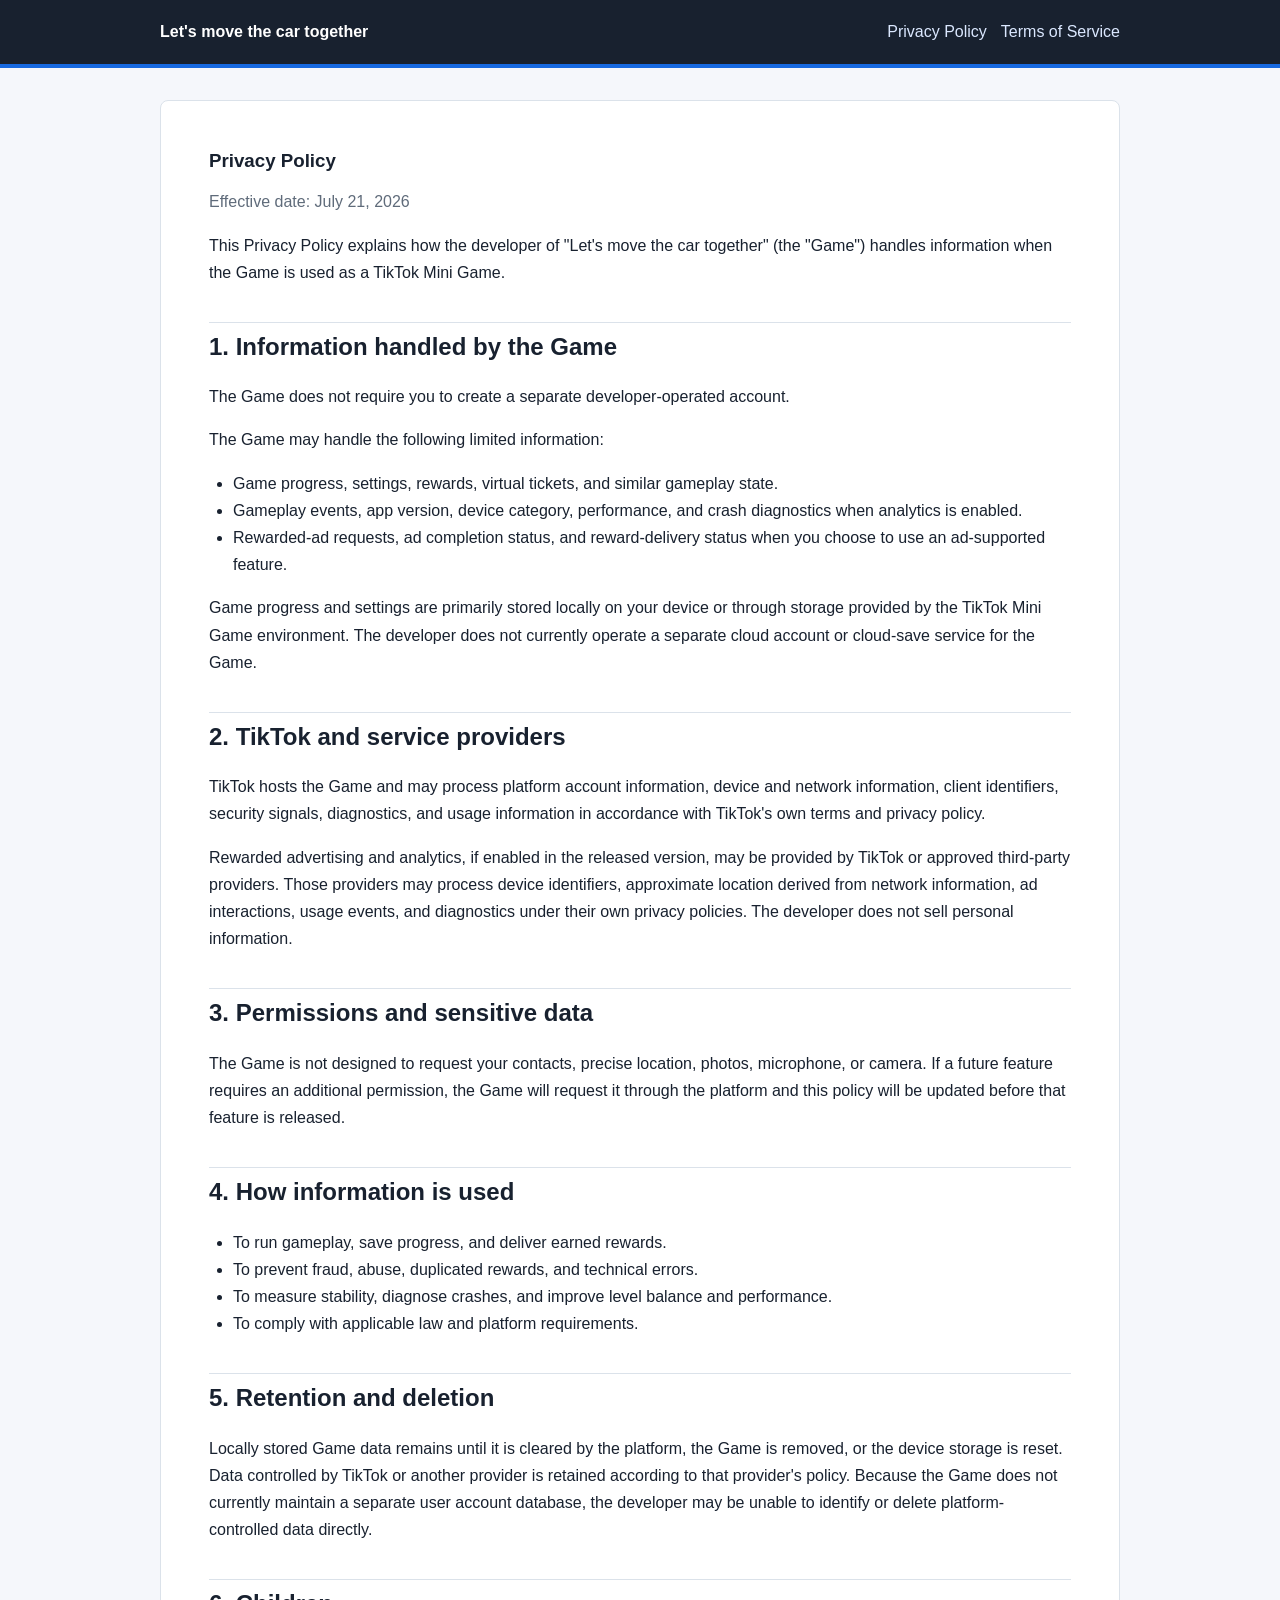
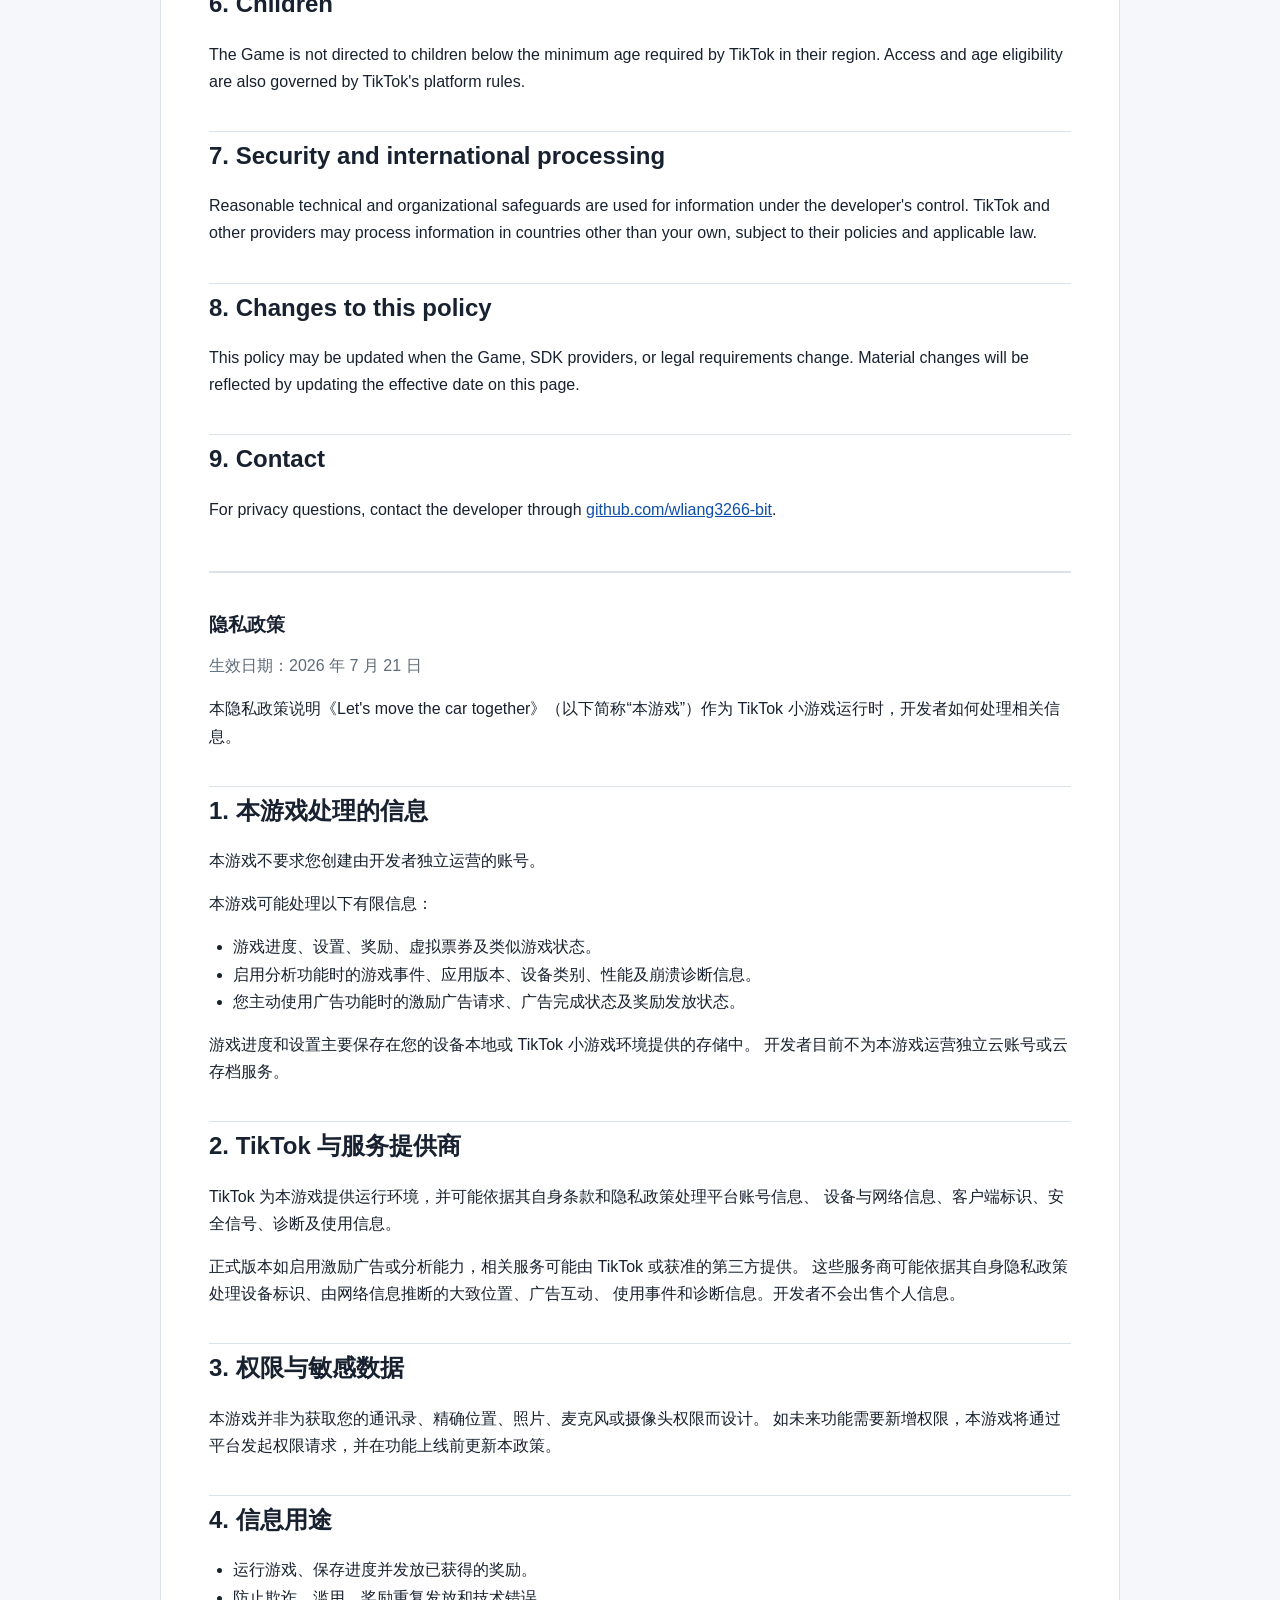
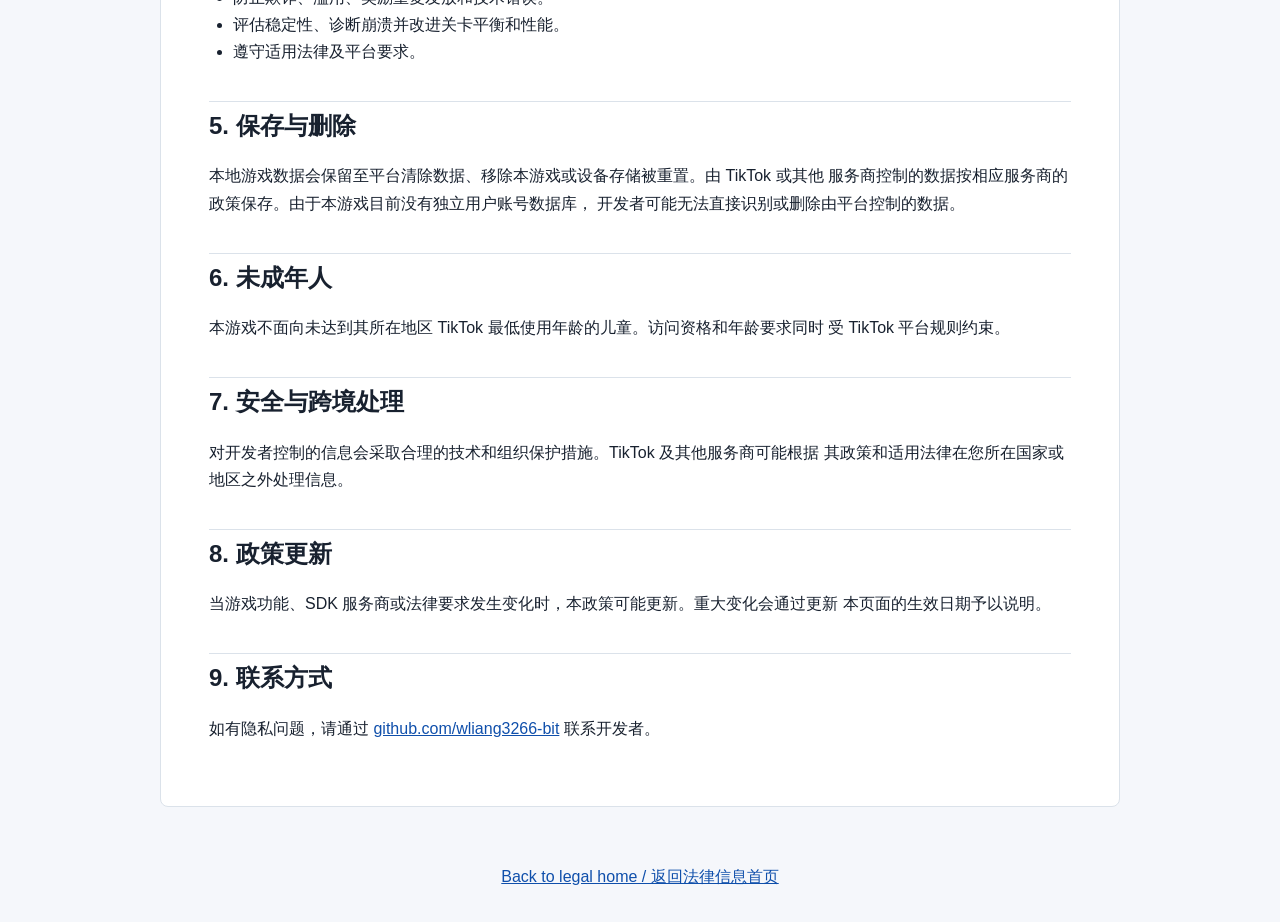
==== privacy.html @ 343a22c9 "Add privacy policy for 'Let's move the car together' This file contains the privacy policy for the g" ====
<!doctype html>
<html lang="en">
<head>
  <meta charset="utf-8">
  <meta name="viewport" content="width=device-width, initial-scale=1">
  <meta name="description" content="Privacy Policy for Let's move the car together.">
  <title>Privacy Policy - Let's move the car together</title>
  <link rel="stylesheet" href="styles.css">
</head>
<body>
  <header>
    <nav aria-label="Primary navigation">
      <a class="brand" href="index.html">Let's move the car together</a>
      <div class="nav-links">
        <a href="privacy.html">Privacy Policy</a>
        <a href="terms.html">Terms of Service</a>
      </div>
    </nav>
  </header>

  <main>
    <article class="document">
      <section class="language-block" lang="en">
        <h1>Privacy Policy</h1>
        <p class="meta">Effective date: July 21, 2026</p>

        <p>
          This Privacy Policy explains how the developer of "Let's move the car together"
          (the "Game") handles information when the Game is used as a TikTok Mini Game.
        </p>

        <h2>1. Information handled by the Game</h2>
        <p>The Game does not require you to create a separate developer-operated account.</p>
        <p>The Game may handle the following limited information:</p>
        <ul>
          <li>Game progress, settings, rewards, virtual tickets, and similar gameplay state.</li>
          <li>Gameplay events, app version, device category, performance, and crash diagnostics when analytics is enabled.</li>
          <li>Rewarded-ad requests, ad completion status, and reward-delivery status when you choose to use an ad-supported feature.</li>
        </ul>
        <p>
          Game progress and settings are primarily stored locally on your device or through storage
          provided by the TikTok Mini Game environment. The developer does not currently operate a
          separate cloud account or cloud-save service for the Game.
        </p>

        <h2>2. TikTok and service providers</h2>
        <p>
          TikTok hosts the Game and may process platform account information, device and network
          information, client identifiers, security signals, diagnostics, and usage information in
          accordance with TikTok's own terms and privacy policy.
        </p>
        <p>
          Rewarded advertising and analytics, if enabled in the released version, may be provided by
          TikTok or approved third-party providers. Those providers may process device identifiers,
          approximate location derived from network information, ad interactions, usage events, and
          diagnostics under their own privacy policies. The developer does not sell personal information.
        </p>

        <h2>3. Permissions and sensitive data</h2>
        <p>
          The Game is not designed to request your contacts, precise location, photos, microphone,
          or camera. If a future feature requires an additional permission, the Game will request it
          through the platform and this policy will be updated before that feature is released.
        </p>

        <h2>4. How information is used</h2>
        <ul>
          <li>To run gameplay, save progress, and deliver earned rewards.</li>
          <li>To prevent fraud, abuse, duplicated rewards, and technical errors.</li>
          <li>To measure stability, diagnose crashes, and improve level balance and performance.</li>
          <li>To comply with applicable law and platform requirements.</li>
        </ul>

        <h2>5. Retention and deletion</h2>
        <p>
          Locally stored Game data remains until it is cleared by the platform, the Game is removed,
          or the device storage is reset. Data controlled by TikTok or another provider is retained
          according to that provider's policy. Because the Game does not currently maintain a separate
          user account database, the developer may be unable to identify or delete platform-controlled
          data directly.
        </p>

        <h2>6. Children</h2>
        <p>
          The Game is not directed to children below the minimum age required by TikTok in their region.
          Access and age eligibility are also governed by TikTok's platform rules.
        </p>

        <h2>7. Security and international processing</h2>
        <p>
          Reasonable technical and organizational safeguards are used for information under the
          developer's control. TikTok and other providers may process information in countries other
          than your own, subject to their policies and applicable law.
        </p>

        <h2>8. Changes to this policy</h2>
        <p>
          This policy may be updated when the Game, SDK providers, or legal requirements change.
          Material changes will be reflected by updating the effective date on this page.
        </p>

        <h2>9. Contact</h2>
        <p>
          For privacy questions, contact the developer through
          <a href="https://github.com/wliang3266-bit">github.com/wliang3266-bit</a>.
        </p>
      </section>

      <section class="language-block" lang="zh-CN">
        <h1>隐私政策</h1>
        <p class="meta">生效日期：2026 年 7 月 21 日</p>

        <p>
          本隐私政策说明《Let's move the car together》（以下简称“本游戏”）作为 TikTok
          小游戏运行时，开发者如何处理相关信息。
        </p>

        <h2>1. 本游戏处理的信息</h2>
        <p>本游戏不要求您创建由开发者独立运营的账号。</p>
        <p>本游戏可能处理以下有限信息：</p>
        <ul>
          <li>游戏进度、设置、奖励、虚拟票券及类似游戏状态。</li>
          <li>启用分析功能时的游戏事件、应用版本、设备类别、性能及崩溃诊断信息。</li>
          <li>您主动使用广告功能时的激励广告请求、广告完成状态及奖励发放状态。</li>
        </ul>
        <p>
          游戏进度和设置主要保存在您的设备本地或 TikTok 小游戏环境提供的存储中。
          开发者目前不为本游戏运营独立云账号或云存档服务。
        </p>

        <h2>2. TikTok 与服务提供商</h2>
        <p>
          TikTok 为本游戏提供运行环境，并可能依据其自身条款和隐私政策处理平台账号信息、
          设备与网络信息、客户端标识、安全信号、诊断及使用信息。
        </p>
        <p>
          正式版本如启用激励广告或分析能力，相关服务可能由 TikTok 或获准的第三方提供。
          这些服务商可能依据其自身隐私政策处理设备标识、由网络信息推断的大致位置、广告互动、
          使用事件和诊断信息。开发者不会出售个人信息。
        </p>

        <h2>3. 权限与敏感数据</h2>
        <p>
          本游戏并非为获取您的通讯录、精确位置、照片、麦克风或摄像头权限而设计。
          如未来功能需要新增权限，本游戏将通过平台发起权限请求，并在功能上线前更新本政策。
        </p>

        <h2>4. 信息用途</h2>
        <ul>
          <li>运行游戏、保存进度并发放已获得的奖励。</li>
          <li>防止欺诈、滥用、奖励重复发放和技术错误。</li>
          <li>评估稳定性、诊断崩溃并改进关卡平衡和性能。</li>
          <li>遵守适用法律及平台要求。</li>
        </ul>

        <h2>5. 保存与删除</h2>
        <p>
          本地游戏数据会保留至平台清除数据、移除本游戏或设备存储被重置。由 TikTok 或其他
          服务商控制的数据按相应服务商的政策保存。由于本游戏目前没有独立用户账号数据库，
          开发者可能无法直接识别或删除由平台控制的数据。
        </p>

        <h2>6. 未成年人</h2>
        <p>
          本游戏不面向未达到其所在地区 TikTok 最低使用年龄的儿童。访问资格和年龄要求同时
          受 TikTok 平台规则约束。
        </p>

        <h2>7. 安全与跨境处理</h2>
        <p>
          对开发者控制的信息会采取合理的技术和组织保护措施。TikTok 及其他服务商可能根据
          其政策和适用法律在您所在国家或地区之外处理信息。
        </p>

        <h2>8. 政策更新</h2>
        <p>
          当游戏功能、SDK 服务商或法律要求发生变化时，本政策可能更新。重大变化会通过更新
          本页面的生效日期予以说明。
        </p>

        <h2>9. 联系方式</h2>
        <p>
          如有隐私问题，请通过
          <a href="https://github.com/wliang3266-bit">github.com/wliang3266-bit</a>
          联系开发者。
        </p>
      </section>
    </article>
  </main>

  <footer><a href="index.html">Back to legal home / 返回法律信息首页</a></footer>
</body>
</html>
---- styles.css ----
:root {
  color-scheme: light;
  --bg: #f5f7fb;
  --surface: #ffffff;
  --text: #18212f;
  --muted: #5f6b7a;
  --line: #dbe2ea;
  --accent: #1769e0;
  --accent-dark: #0f4fab;
}

* { box-sizing: border-box; }
html { scroll-behavior: smooth; }

body {
  margin: 0;
  background: var(--bg);
  color: var(--text);
  font-family: Inter, "Segoe UI", "PingFang SC", "Microsoft YaHei", Arial, sans-serif;
  font-size: 16px;
  line-height: 1.7;
}

header {
  background: #18212f;
  color: #fff;
  border-bottom: 4px solid var(--accent);
}

nav {
  width: min(960px, calc(100% - 32px));
  min-height: 64px;
  margin: 0 auto;
  display: flex;
  align-items: center;
  justify-content: space-between;
  gap: 16px;
}

.brand {
  color: #fff;
  font-weight: 700;
  text-decoration: none;
}

.nav-links {
  display: flex;
  flex-wrap: wrap;
  gap: 14px;
}

.nav-links a {
  color: #dbe8ff;
  text-decoration: none;
}

.nav-links a:hover,
.nav-links a:focus {
  color: #fff;
  text-decoration: underline;
}

main {
  width: min(960px, calc(100% - 32px));
  margin: 32px auto 56px;
}

.hero,
.document {
  background: var(--surface);
  border: 1px solid var(--line);
  border-radius: 8px;
  padding: clamp(24px, 5vw, 48px);
}

.hero h1,
.document h1 {
  margin: 0 0 10px;
  line-height: 1.25;
  letter-spacing: 0;
}

.subtitle,
.meta,
.note { color: var(--muted); }

.actions {
  display: grid;
  grid-template-columns: repeat(2, minmax(0, 1fr));
  gap: 16px;
  margin-top: 28px;
}

.action {
  display: block;
  border: 1px solid var(--line);
  border-radius: 8px;
  padding: 20px;
  color: var(--text);
  text-decoration: none;
}

.action:hover,
.action:focus {
  border-color: var(--accent);
  box-shadow: 0 4px 16px rgba(23, 105, 224, 0.12);
}

.action strong { color: var(--accent-dark); }

.document h2 {
  margin-top: 36px;
  padding-top: 8px;
  border-top: 1px solid var(--line);
  line-height: 1.35;
  letter-spacing: 0;
}

.document h3 {
  margin-top: 24px;
  letter-spacing: 0;
}

.document ul { padding-left: 24px; }

.language-block + .language-block {
  margin-top: 48px;
  padding-top: 40px;
  border-top: 2px solid var(--line);
}

.notice {
  margin: 22px 0;
  border-left: 4px solid var(--accent);
  background: #edf5ff;
  padding: 14px 16px;
}

a { color: var(--accent-dark); }

footer {
  width: min(960px, calc(100% - 32px));
  margin: 0 auto 32px;
  color: var(--muted);
  text-align: center;
}

@media (max-width: 640px) {
  nav {
    align-items: flex-start;
    flex-direction: column;
    padding: 14px 0;
  }

  .actions { grid-template-columns: 1fr; }
  main { margin-top: 20px; }
}
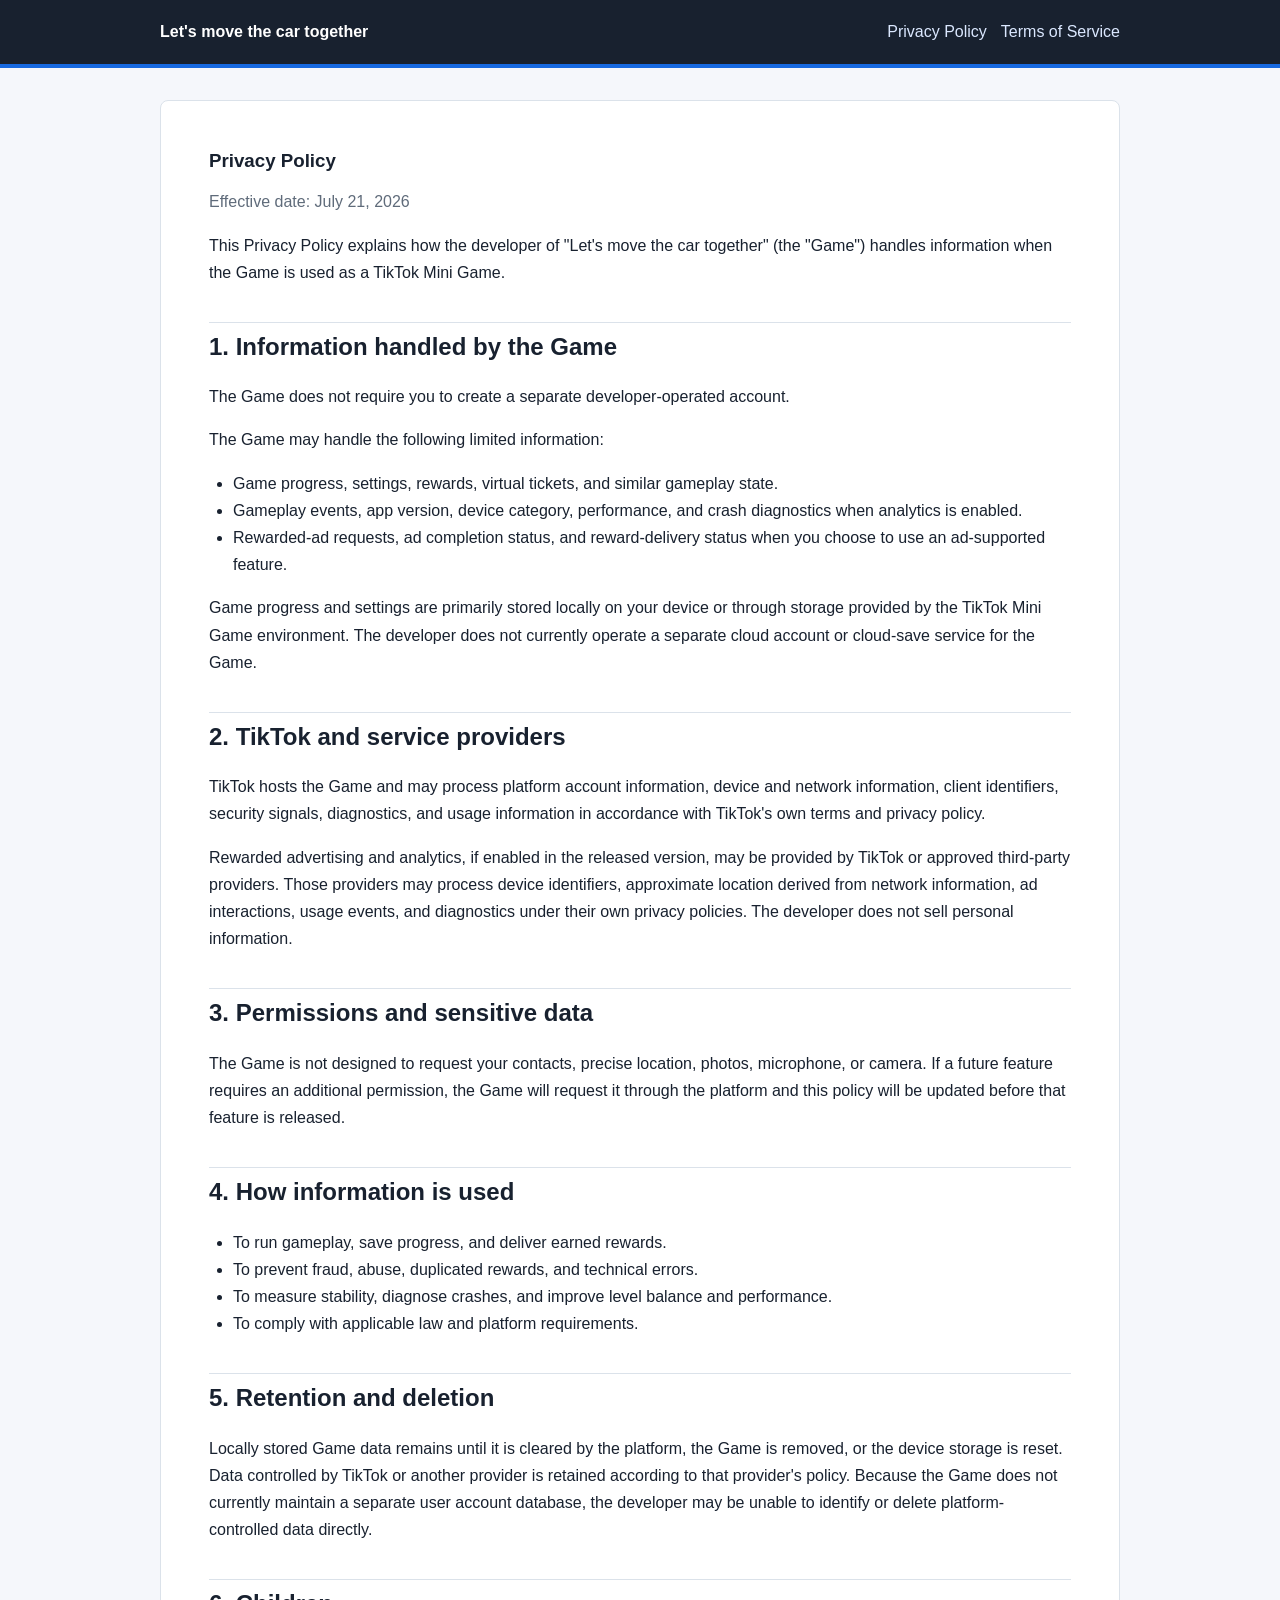
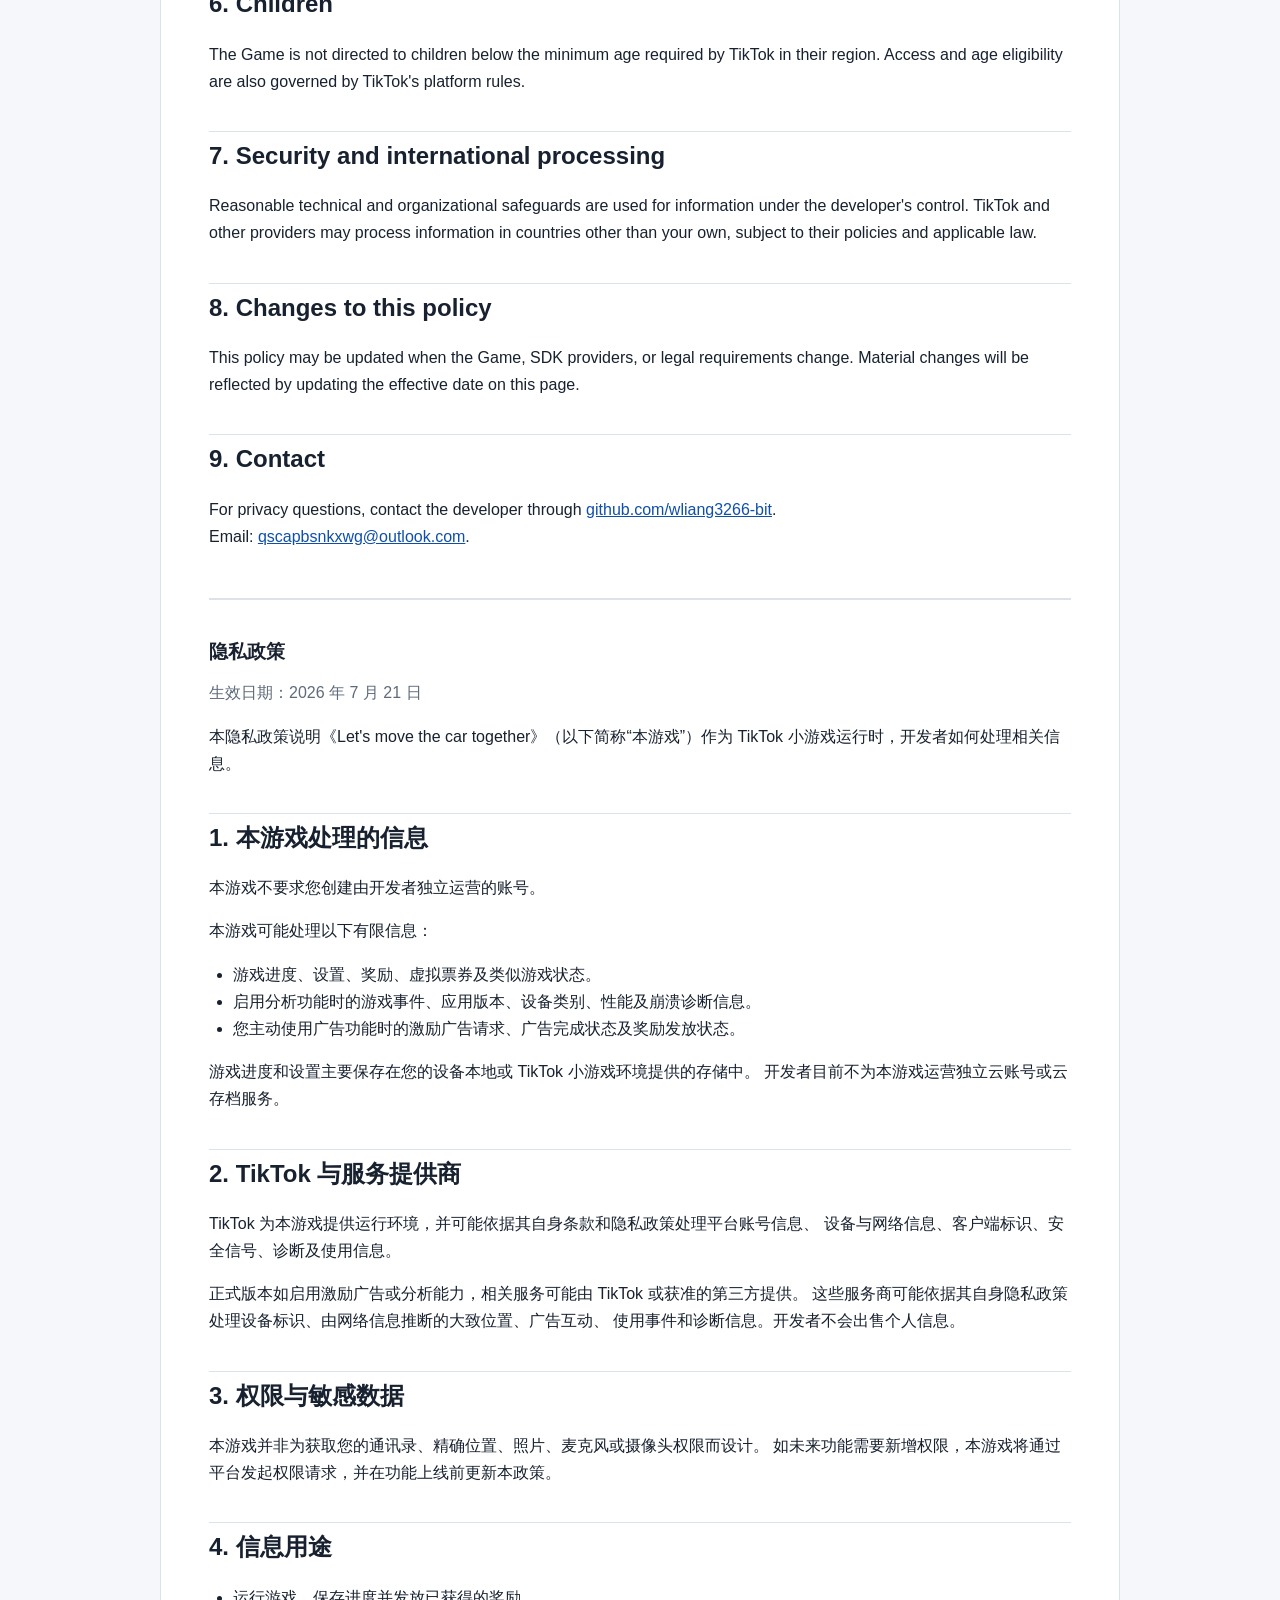
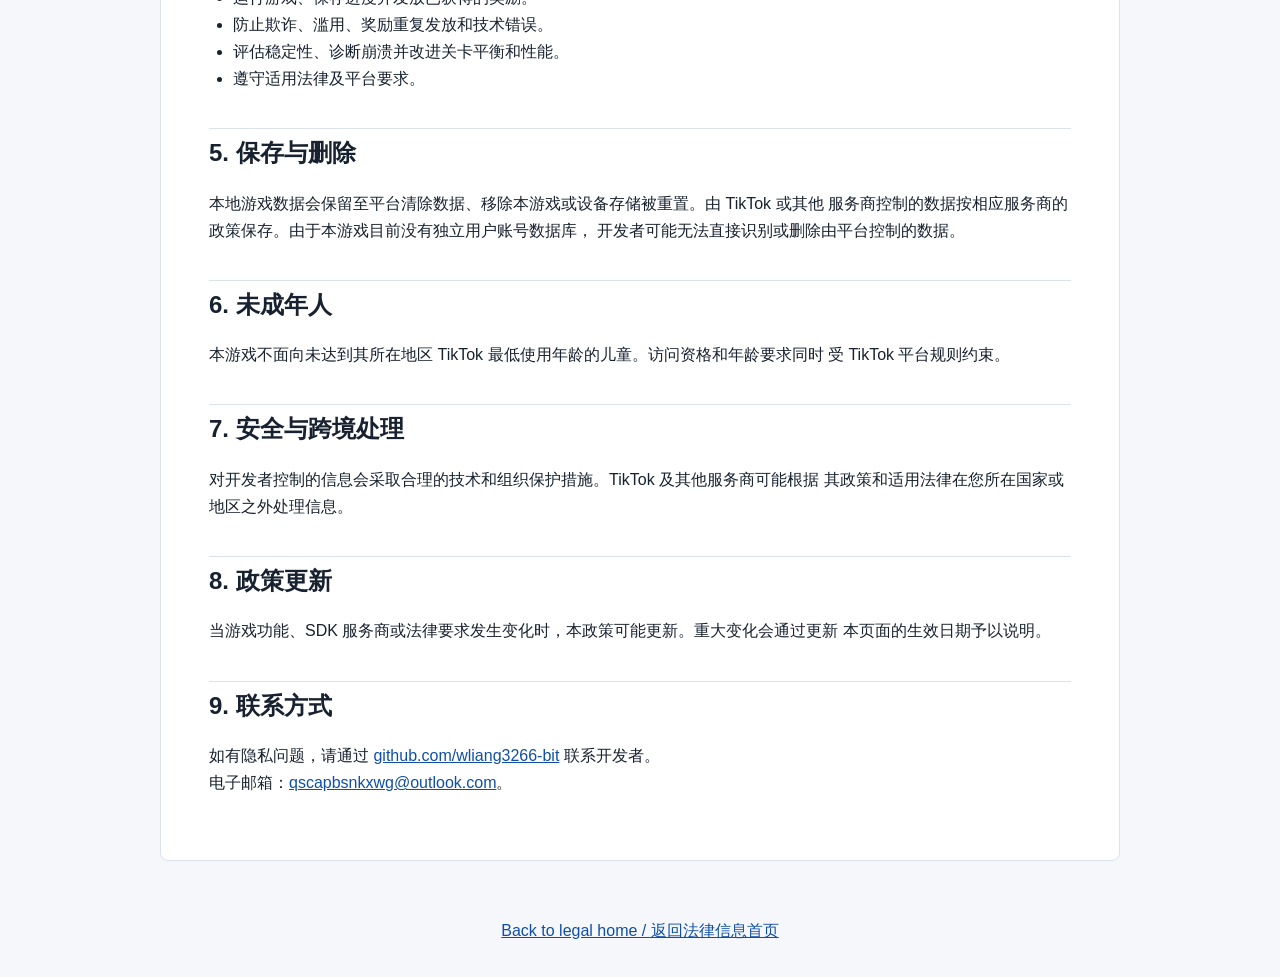
==== commit 69bbbe20: "Include email contact in privacy.html Added email contact information for privacy inquiries." ====
--- a/privacy.html
+++ b/privacy.html
@@ -102,7 +102,8 @@
         <h2>9. Contact</h2>
         <p>
           For privacy questions, contact the developer through
-          <a href="https://github.com/wliang3266-bit">github.com/wliang3266-bit</a>.
+          <a href="https://github.com/wliang3266-bit">github.com/wliang3266-bit</a>.<br>
+          Email: <a href="mailto:qscapbsnkxwg@outlook.com">qscapbsnkxwg@outlook.com</a>.
         </p>
       </section>
 
@@ -182,7 +183,8 @@
         <p>
           如有隐私问题，请通过
           <a href="https://github.com/wliang3266-bit">github.com/wliang3266-bit</a>
-          联系开发者。
+          联系开发者。<br>
+          电子邮箱：<a href="mailto:qscapbsnkxwg@outlook.com">qscapbsnkxwg@outlook.com</a>。
         </p>
       </section>
     </article>
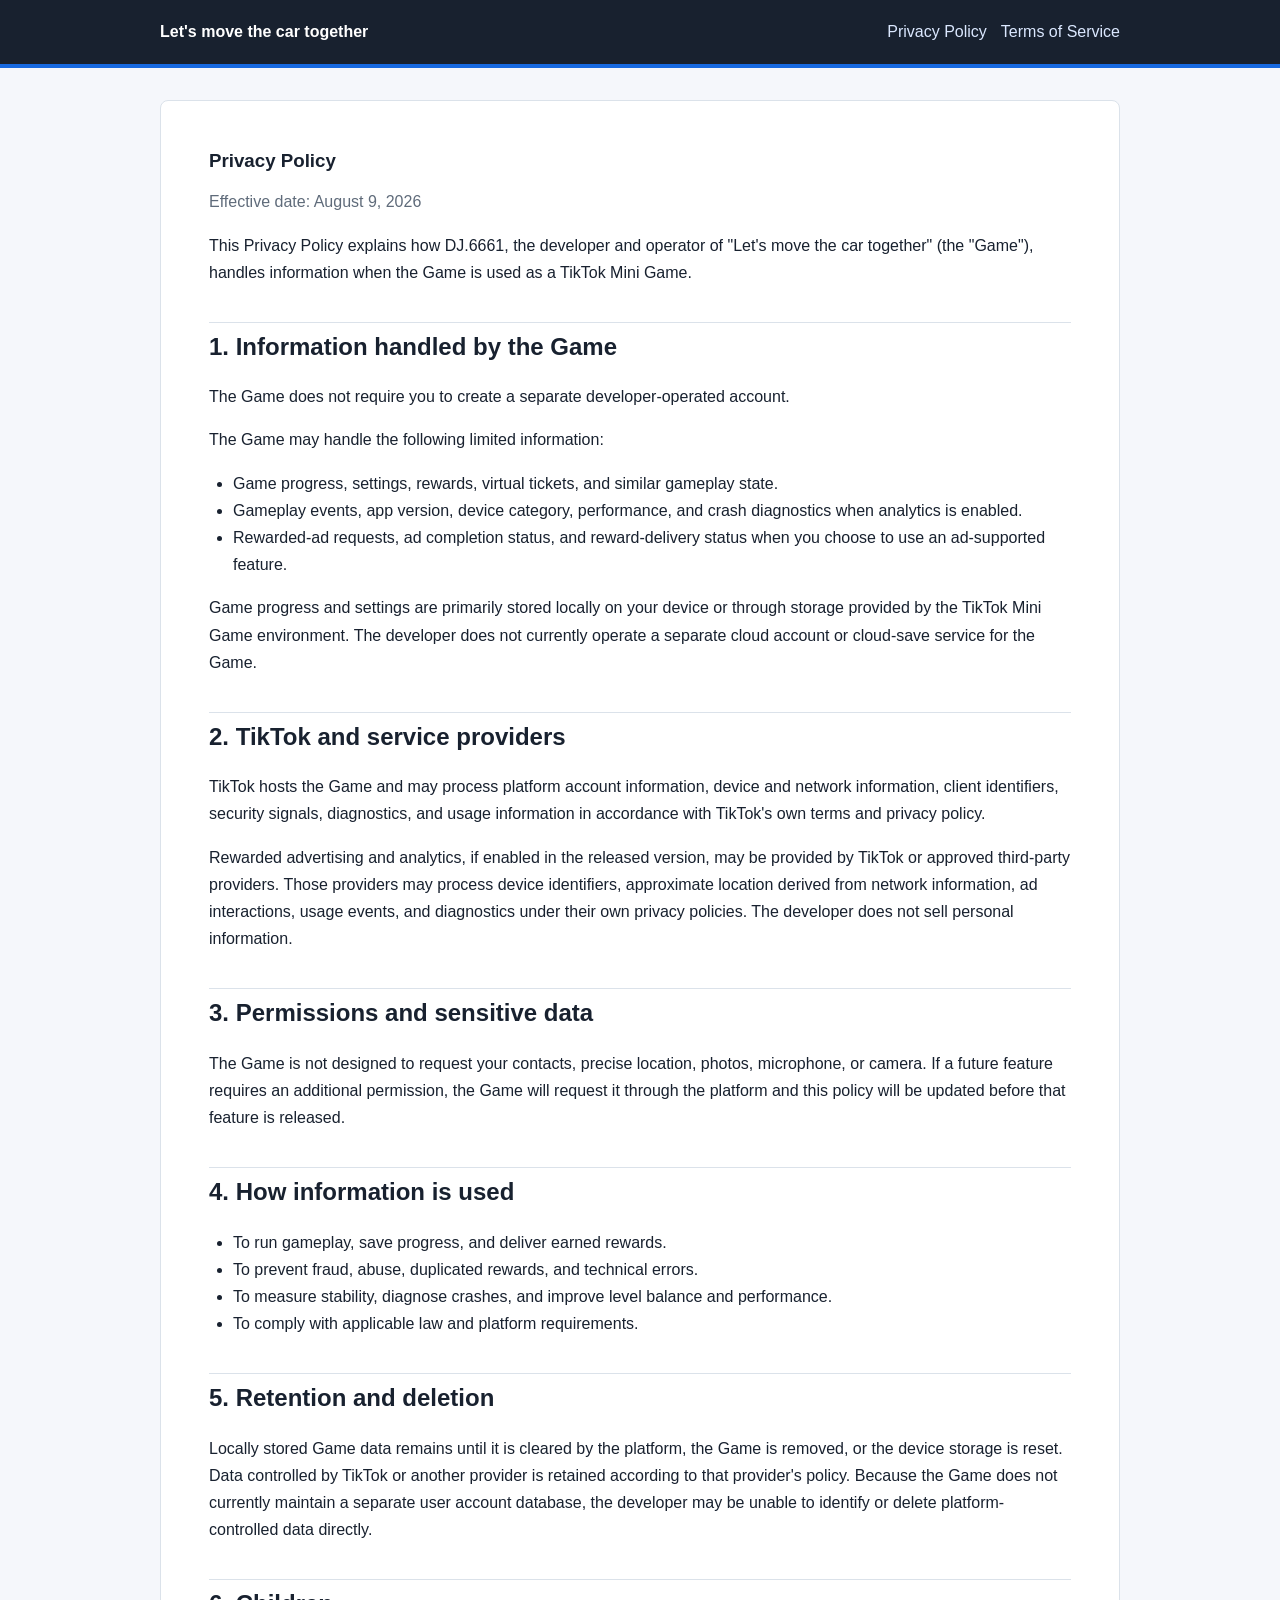
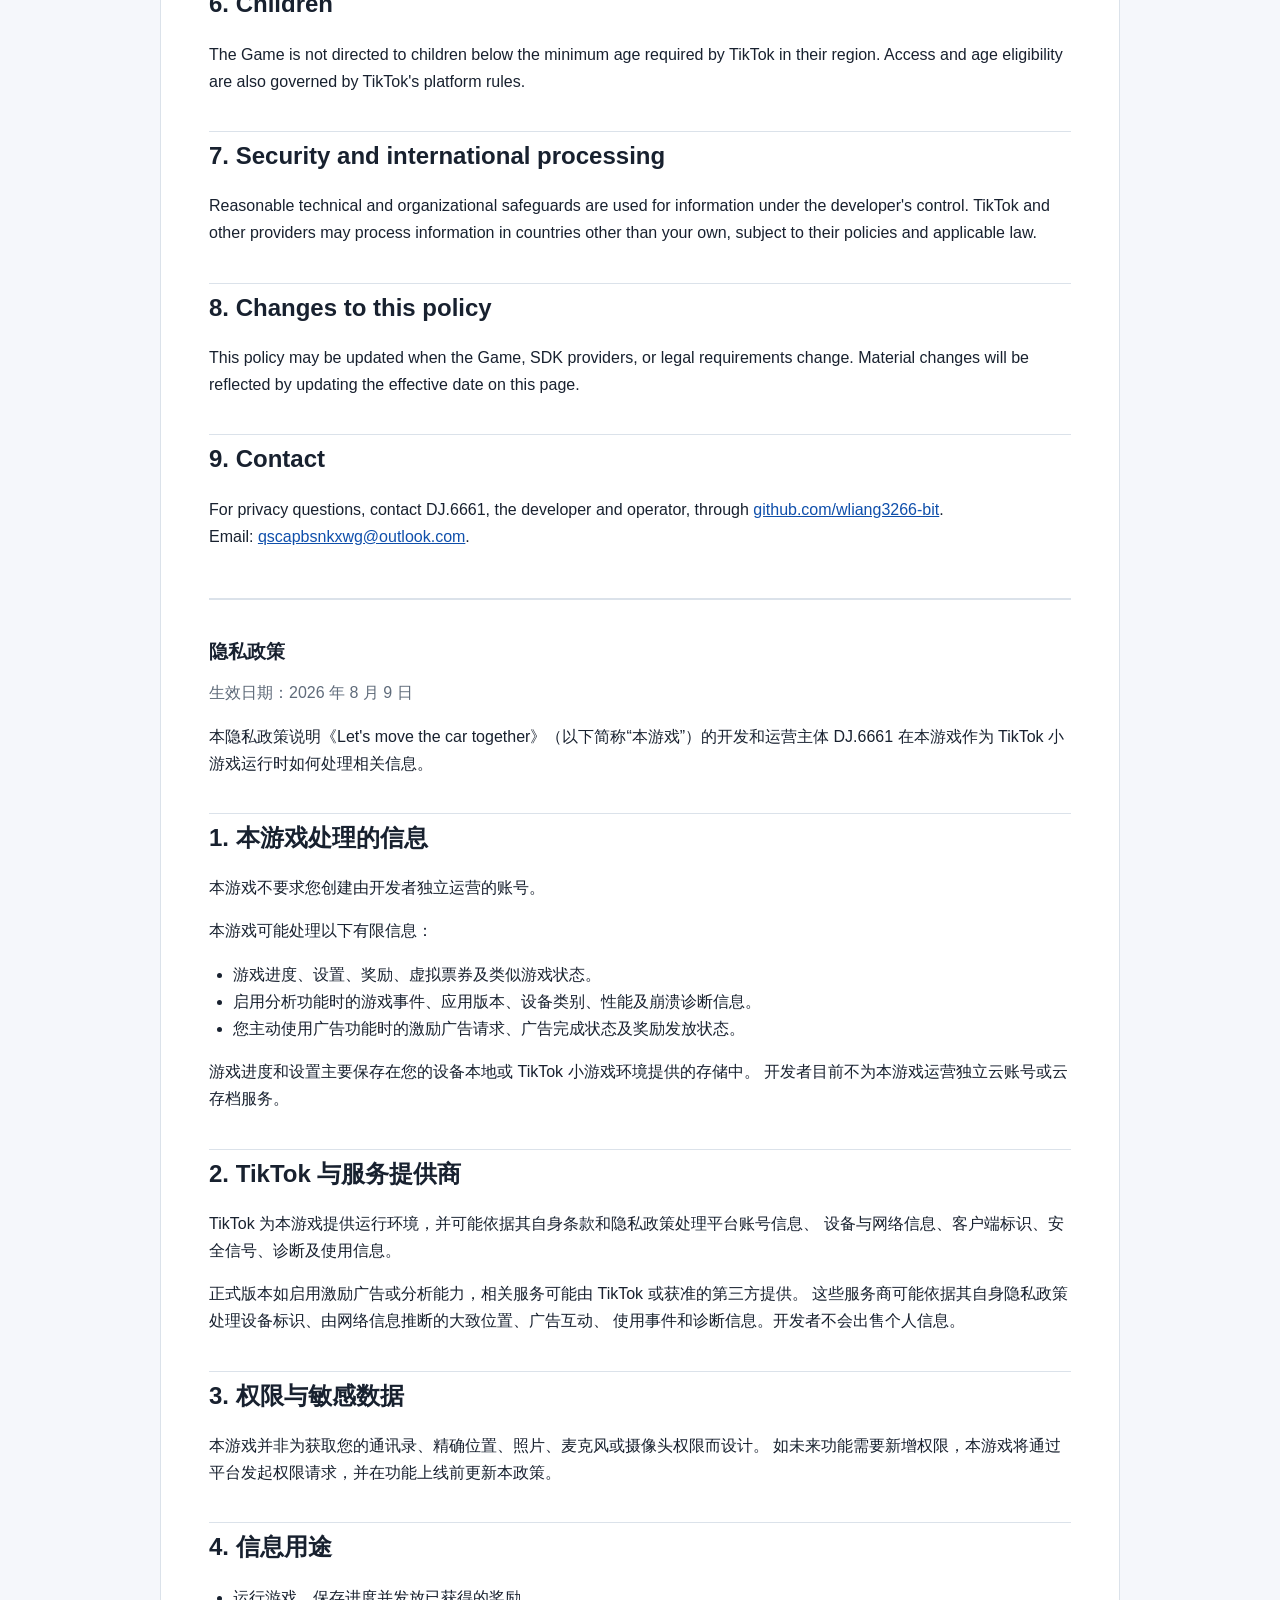
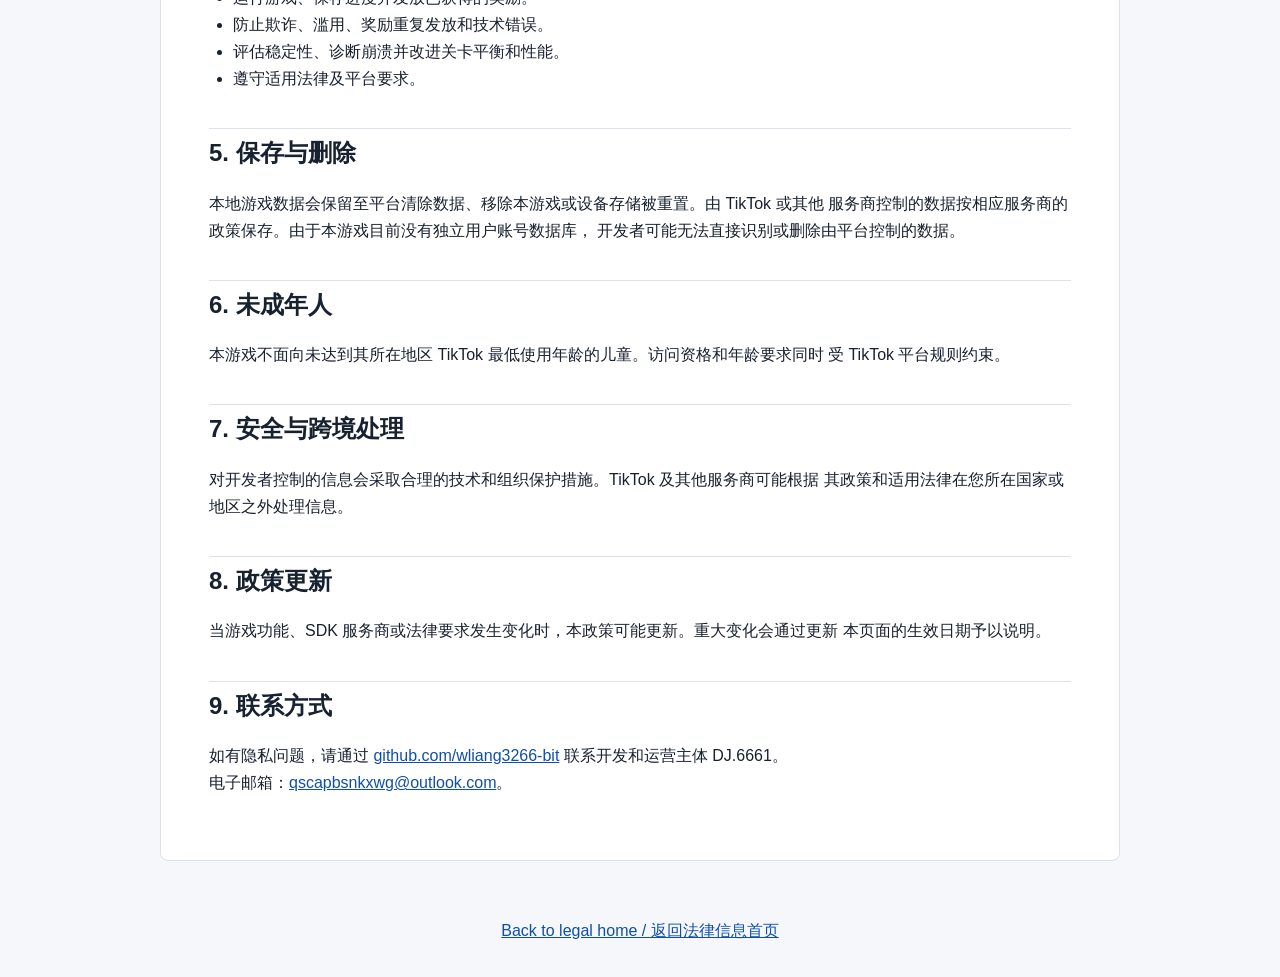
==== commit 43023483: "fix: align privacy policy entity name Align the English and Chinese Privacy Policy with the verified" ====
--- a/privacy.html
+++ b/privacy.html
@@ -22,11 +22,11 @@
     <article class="document">
       <section class="language-block" lang="en">
         <h1>Privacy Policy</h1>
-        <p class="meta">Effective date: July 21, 2026</p>
+        <p class="meta">Effective date: August 9, 2026</p>
 
         <p>
-          This Privacy Policy explains how the developer of "Let's move the car together"
-          (the "Game") handles information when the Game is used as a TikTok Mini Game.
+          This Privacy Policy explains how DJ.6661, the developer and operator of "Let's move the car together"
+          (the "Game"), handles information when the Game is used as a TikTok Mini Game.
         </p>
 
         <h2>1. Information handled by the Game</h2>
@@ -101,7 +101,7 @@
 
         <h2>9. Contact</h2>
         <p>
-          For privacy questions, contact the developer through
+          For privacy questions, contact DJ.6661, the developer and operator, through
           <a href="https://github.com/wliang3266-bit">github.com/wliang3266-bit</a>.<br>
           Email: <a href="mailto:qscapbsnkxwg@outlook.com">qscapbsnkxwg@outlook.com</a>.
         </p>
@@ -109,11 +109,11 @@
 
       <section class="language-block" lang="zh-CN">
         <h1>隐私政策</h1>
-        <p class="meta">生效日期：2026 年 7 月 21 日</p>
+        <p class="meta">生效日期：2026 年 8 月 9 日</p>
 
         <p>
-          本隐私政策说明《Let's move the car together》（以下简称“本游戏”）作为 TikTok
-          小游戏运行时，开发者如何处理相关信息。
+          本隐私政策说明《Let's move the car together》（以下简称“本游戏”）的开发和运营主体
+          DJ.6661 在本游戏作为 TikTok 小游戏运行时如何处理相关信息。
         </p>
 
         <h2>1. 本游戏处理的信息</h2>
@@ -183,7 +183,7 @@
         <p>
           如有隐私问题，请通过
           <a href="https://github.com/wliang3266-bit">github.com/wliang3266-bit</a>
-          联系开发者。<br>
+          联系开发和运营主体 DJ.6661。<br>
           电子邮箱：<a href="mailto:qscapbsnkxwg@outlook.com">qscapbsnkxwg@outlook.com</a>。
         </p>
       </section>
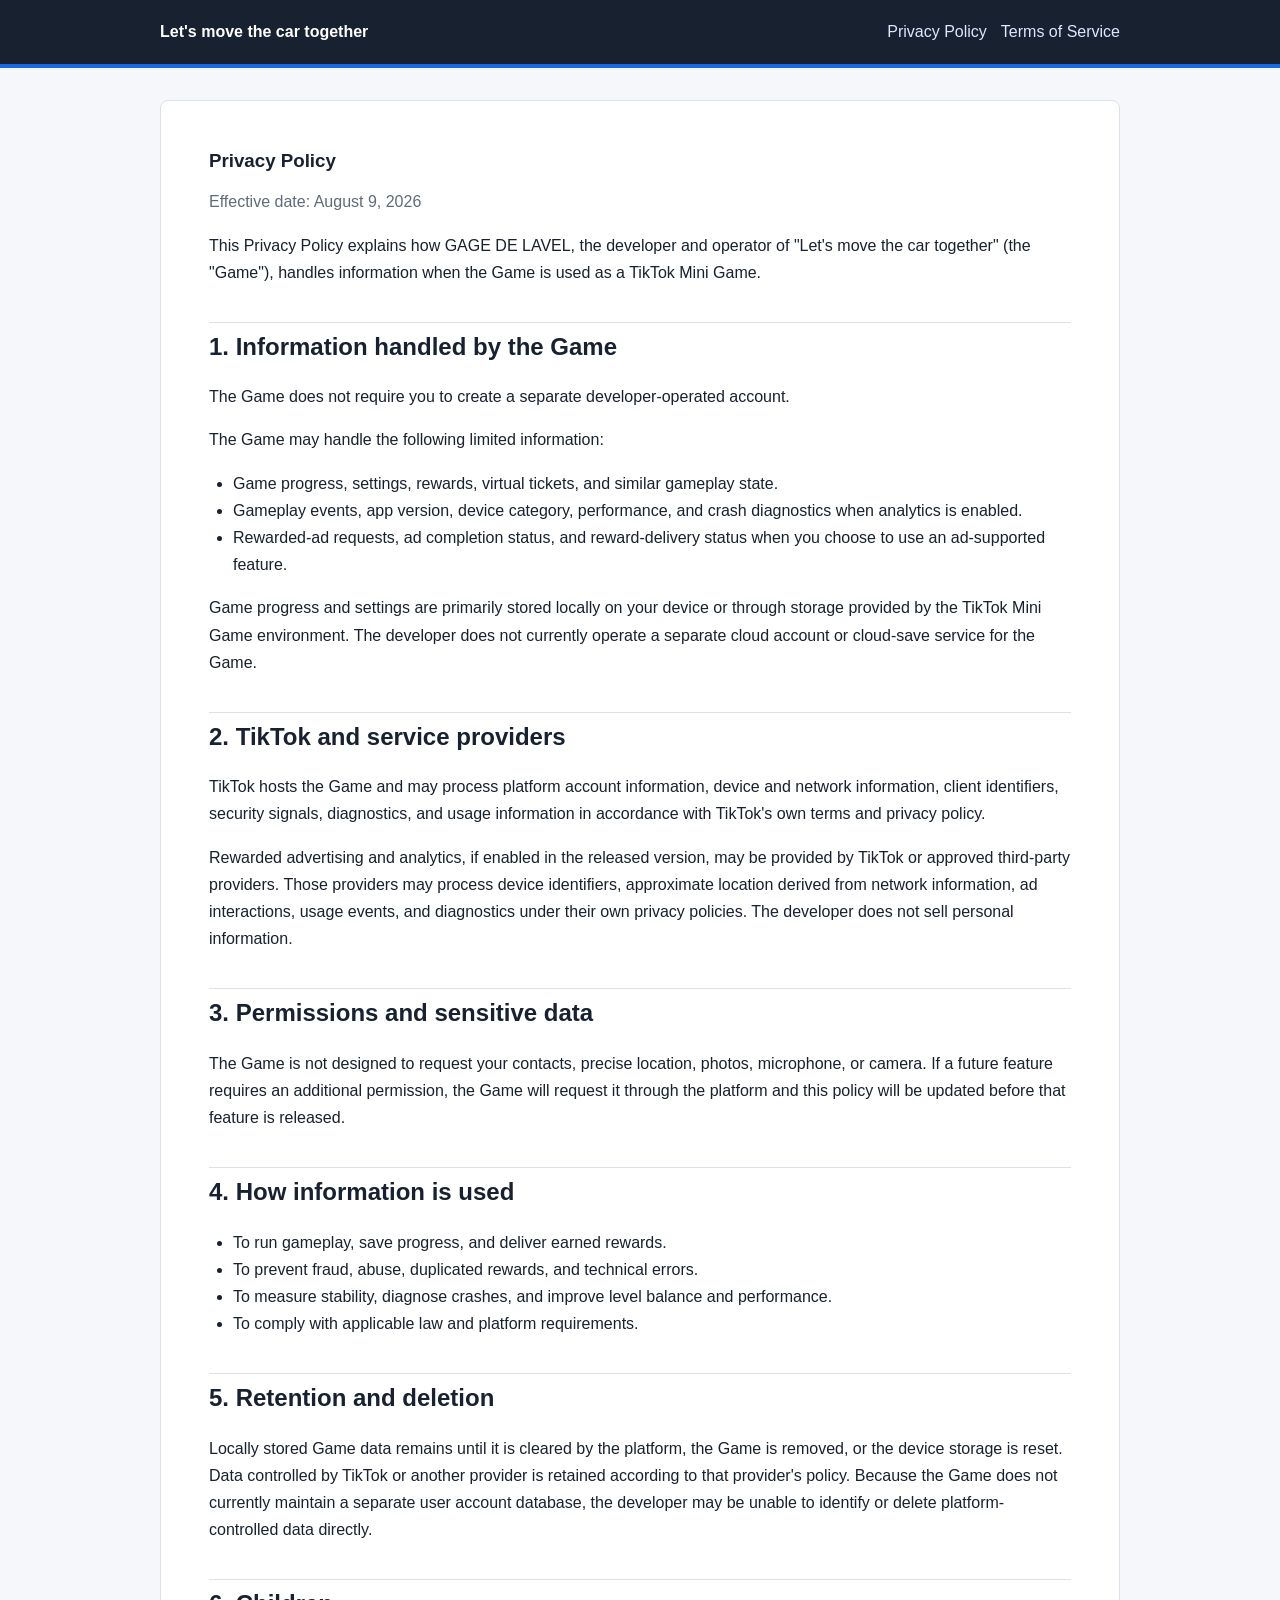
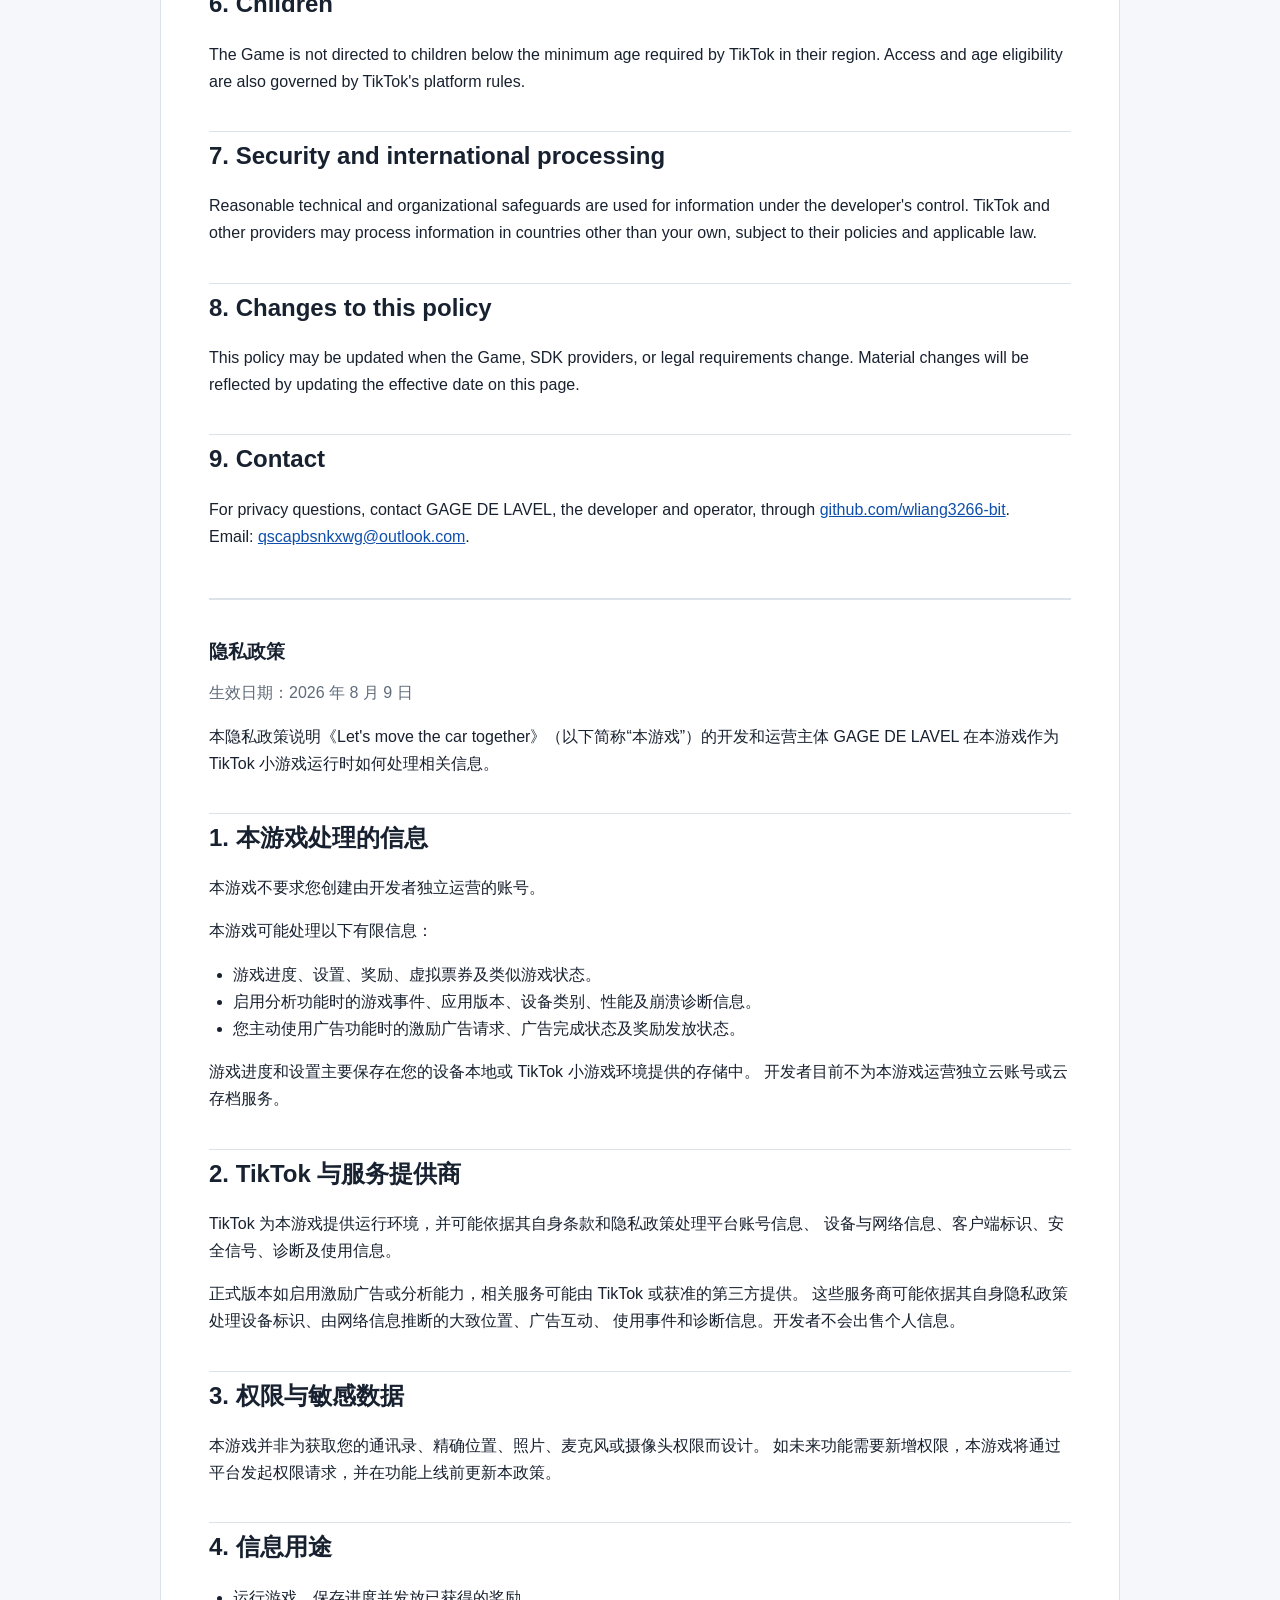
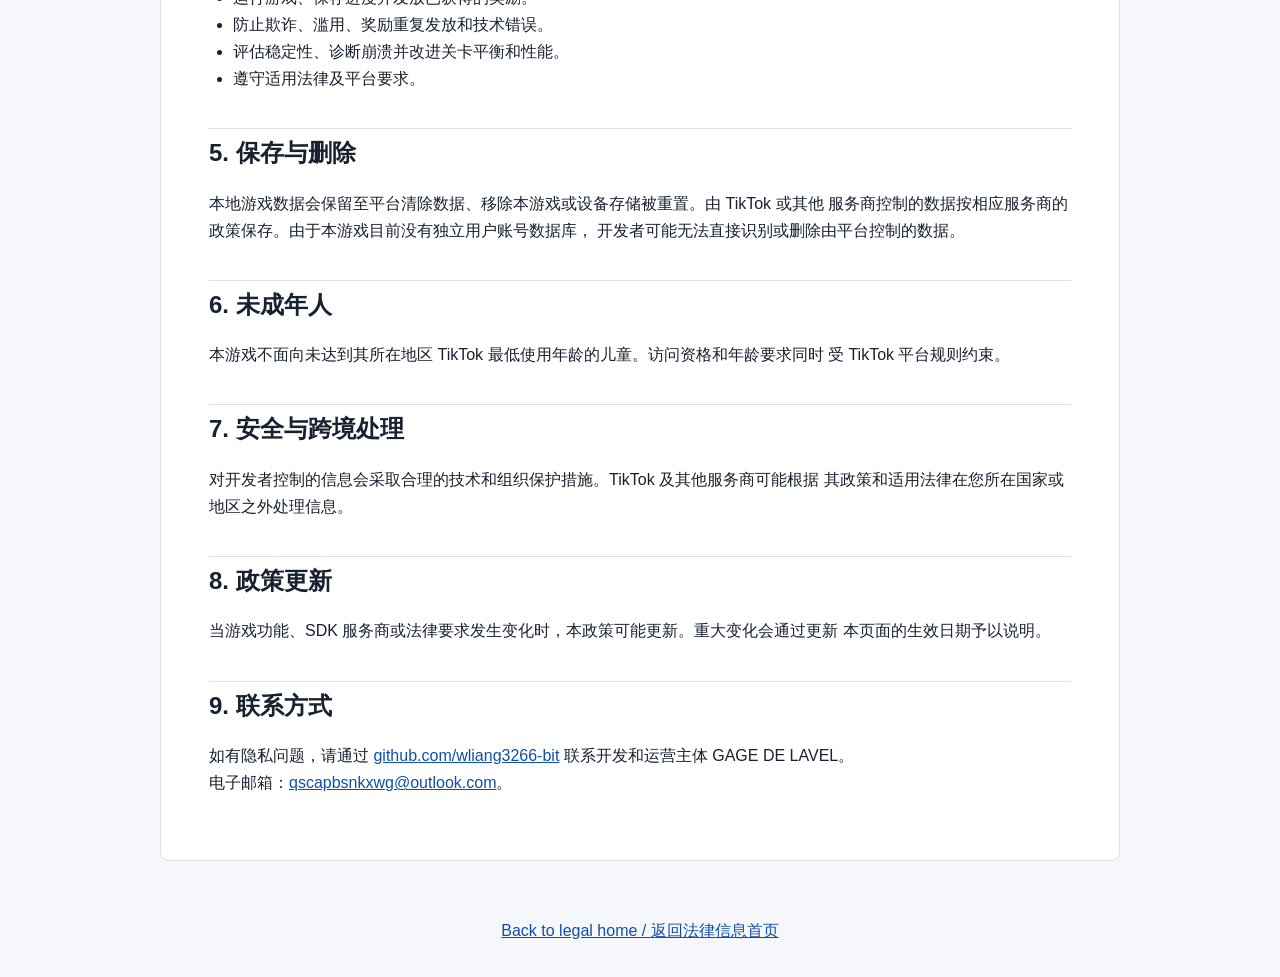
==== commit 6d3f7d9b: "Update developer name in privacy policy" ====
--- a/privacy.html
+++ b/privacy.html
@@ -25,7 +25,7 @@
         <p class="meta">Effective date: August 9, 2026</p>
 
         <p>
-          This Privacy Policy explains how DJ.6661, the developer and operator of "Let's move the car together"
+          This Privacy Policy explains how GAGE DE LAVEL, the developer and operator of "Let's move the car together"
           (the "Game"), handles information when the Game is used as a TikTok Mini Game.
         </p>
 
@@ -101,7 +101,7 @@
 
         <h2>9. Contact</h2>
         <p>
-          For privacy questions, contact DJ.6661, the developer and operator, through
+          For privacy questions, contact GAGE DE LAVEL, the developer and operator, through
           <a href="https://github.com/wliang3266-bit">github.com/wliang3266-bit</a>.<br>
           Email: <a href="mailto:qscapbsnkxwg@outlook.com">qscapbsnkxwg@outlook.com</a>.
         </p>
@@ -113,7 +113,7 @@
 
         <p>
           本隐私政策说明《Let's move the car together》（以下简称“本游戏”）的开发和运营主体
-          DJ.6661 在本游戏作为 TikTok 小游戏运行时如何处理相关信息。
+          GAGE DE LAVEL 在本游戏作为 TikTok 小游戏运行时如何处理相关信息。
         </p>
 
         <h2>1. 本游戏处理的信息</h2>
@@ -183,7 +183,7 @@
         <p>
           如有隐私问题，请通过
           <a href="https://github.com/wliang3266-bit">github.com/wliang3266-bit</a>
-          联系开发和运营主体 DJ.6661。<br>
+          联系开发和运营主体 GAGE DE LAVEL。<br>
           电子邮箱：<a href="mailto:qscapbsnkxwg@outlook.com">qscapbsnkxwg@outlook.com</a>。
         </p>
       </section>
